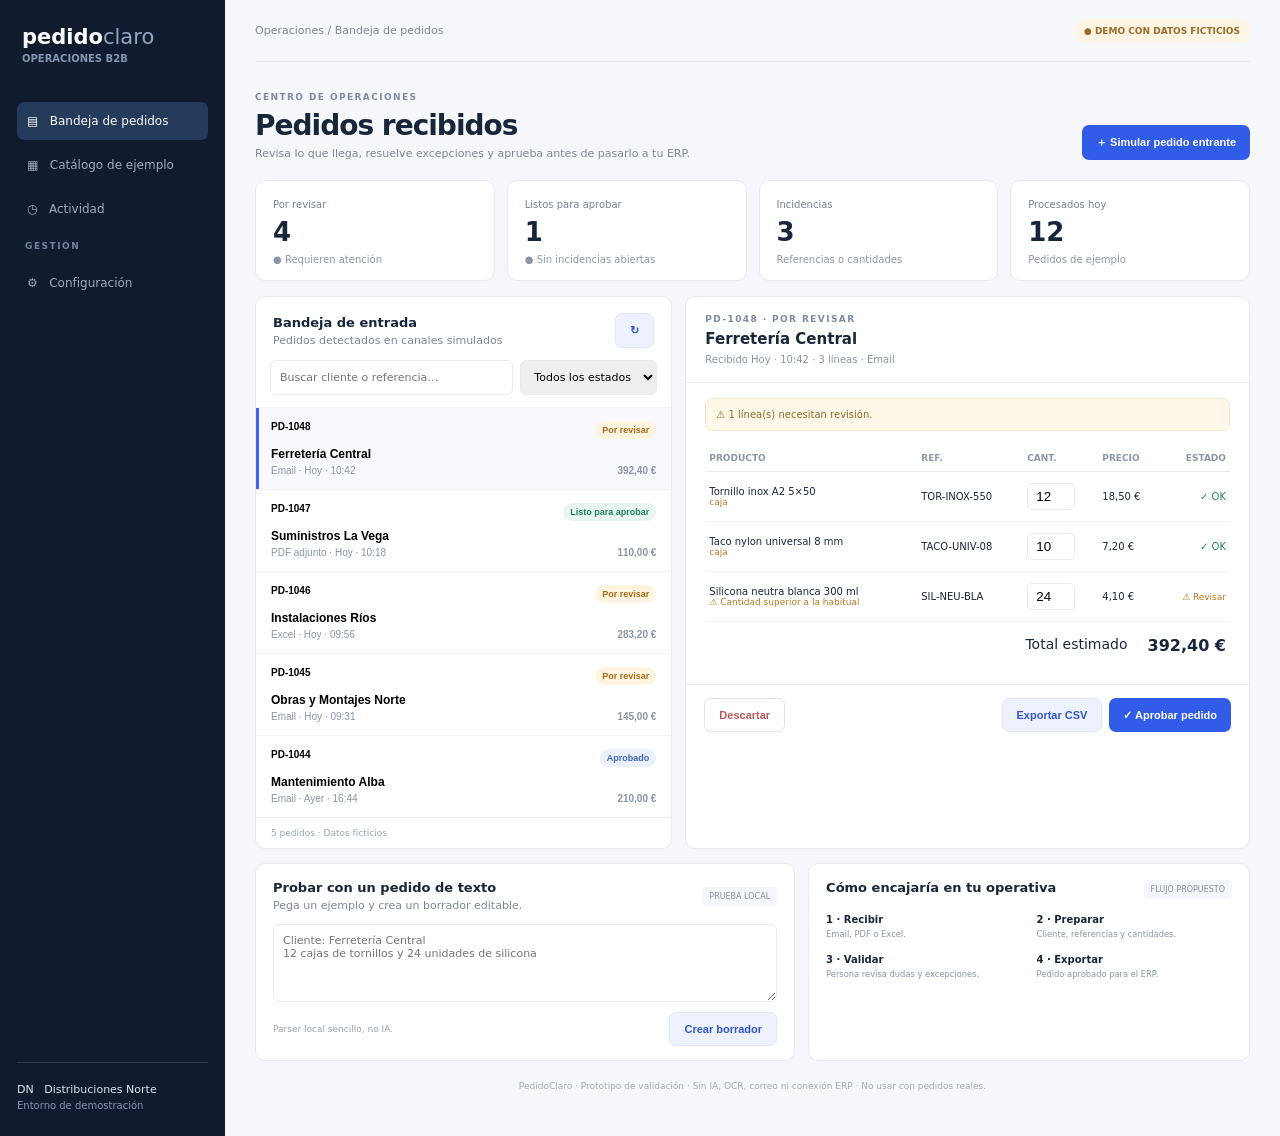
==== pedidoclaro/index.html @ 387ff23d "Launch PedidoClaro B2B order intake prototype" ====
<!doctype html><html lang="es"><head><meta charset="utf-8"><meta name="viewport" content="width=device-width,initial-scale=1"><meta name="theme-color" content="#101b2d"><meta name="description" content="Bandeja de revisión de pedidos para distribuidores B2B."><title>PedidoClaro — Operaciones B2B</title><style>
:root{--ink:#18263a;--muted:#7b8798;--line:#e7ebf0;--bg:#f5f7fa;--navy:#101b2d;--blue:#315ce8;--green:#19865b;--orange:#bd7620;--red:#c44c4c}*{box-sizing:border-box}body{margin:0;background:var(--bg);color:var(--ink);font:14px 'DM Sans',system-ui,sans-serif}.shell{min-height:100vh;display:flex}.side{width:225px;background:var(--navy);color:#dce5f2;padding:25px 17px;display:flex;flex-direction:column;flex-shrink:0}.brand{font-size:21px;font-weight:800;color:white;padding:0 5px 35px}.brand b{color:#8fa6c6;font-weight:500}.side small{display:block;color:#8497b2;font-size:10px;margin-top:4px}.side h5{font-size:9px;letter-spacing:1.5px;color:#71839e;margin:10px 8px}.nav{padding:12px 10px;border-radius:7px;color:#9eacc0;margin:3px 0;font-size:12px}.nav.active{background:#253b5b;color:white}.user{margin-top:auto;border-top:1px solid #2b3b52;padding-top:20px;font-size:11px}.main{max-width:1500px;min-width:0;flex:1;padding:0 30px 25px;margin:auto}.top{height:62px;border-bottom:1px solid var(--line);display:flex;align-items:center;justify-content:space-between;color:#7b8798;font-size:11px}.pill{background:#fff5e5;color:#9a6b27;padding:7px 10px;border-radius:20px;font-size:9px;font-weight:700}.head{display:flex;justify-content:space-between;align-items:end;padding:30px 0 20px}.eyebrow{font-size:9px;letter-spacing:1.4px;color:#7d8ca2;font-weight:700}.head h1{font-size:28px;margin:7px 0 5px;letter-spacing:-1px}.head p,.sub{color:var(--muted);font-size:11px;margin:0}.btn{border:0;border-radius:7px;padding:10px 14px;font-size:11px;font-weight:650;cursor:pointer}.primary{background:var(--blue);color:white}.secondary{background:#eef2ff;color:#3155c8;border:1px solid #dfe6ff}.danger{background:white;border:1px solid #f0dede;color:#b45b5b}.stats{display:grid;grid-template-columns:repeat(4,1fr);gap:12px;margin-bottom:15px}.stat,.panel{background:white;border:1px solid var(--line);border-radius:10px}.stat{padding:14px 17px}.stat span{color:#758195;font-size:10px}.stat strong{display:block;font-size:26px;margin:6px 0 3px}.stat small{color:#8b96a5;font-size:10px}.grid{display:grid;grid-template-columns:minmax(300px,.85fr) minmax(400px,1.15fr);gap:13px}.panel{overflow:hidden}.ph{padding:16px 17px 12px;display:flex;justify-content:space-between;align-items:center}.ph h2{font-size:13px;margin:0 0 4px}.filters{display:flex;gap:7px;padding:0 14px 12px}.filters input,.filters select,textarea{border:1px solid var(--line);border-radius:6px;padding:9px;font:11px system-ui;min-width:0}.filters input{flex:1}.filters select{max-width:145px}.item{display:block;width:100%;text-align:left;background:white;border:0;border-top:1px solid #f0f2f5;padding:13px 15px;cursor:pointer}.item:hover,.item.sel{background:#f7f9ff}.item.sel{box-shadow:inset 3px 0 #4265e9}.itemtop,.meta{display:flex;justify-content:space-between;gap:8px}.itemtop{font-size:10px;font-weight:700}.itemname{font-size:12px;font-weight:650;margin:8px 0 4px}.meta{font-size:10px;color:#8a95a5}.status{font-size:9px;padding:4px 7px;border-radius:20px;background:#fff4df;color:#a56b1b}.status.ready{background:#e7f6ee;color:#21815a}.status.approved{background:#eaf0ff;color:#4663bb}.status.rejected{background:#fceeee;color:#b74e4e}.foot{padding:10px 15px;border-top:1px solid var(--line);font-size:9px;color:#9aa4b1}.detailhead{padding:17px 19px;border-bottom:1px solid var(--line)}.detailhead h2{font-size:15px;margin:6px 0}.detailhead p{font-size:10px;color:#8995a5;margin:0}.content{padding:15px 19px}.notice{background:#fff8e9;border:1px solid #f3e7cc;border-radius:7px;padding:10px;color:#8e682b;font-size:10px;margin-bottom:14px}.notice.good{background:#edf8f2;border-color:#d7eee1;color:#267650}.lines{width:100%;border-collapse:collapse;font-size:10px}.lines th{text-align:left;color:#8c97a6;font-size:9px;padding:8px 4px;border-bottom:1px solid var(--line)}.lines td{padding:11px 4px;border-bottom:1px solid #f0f2f5}.lines th:last-child,.lines td:last-child{text-align:right}.qty{width:48px;border:1px solid var(--line);padding:5px;border-radius:5px;text-align:center}.warn{color:#b57924;font-size:9px}.ok{color:#26825d}.bad{color:#bf5353}.total{display:flex;justify-content:flex-end;gap:20px;padding:14px 4px}.total strong{font-size:16px}.actions{display:flex;justify-content:space-between;padding:13px 18px;border-top:1px solid var(--line)}.actions div{display:flex;gap:7px}.empty{min-height:410px;display:grid;place-content:center;text-align:center;color:#8b97a7;padding:35px}.empty b{color:var(--ink);font-size:14px}.bottom{display:grid;grid-template-columns:1.1fr .9fr;gap:13px;margin-top:14px}.bottom textarea{display:block;width:calc(100% - 34px);height:78px;margin:0 17px;resize:vertical}.bottomrow{display:flex;justify-content:space-between;align-items:center;padding:10px 17px 14px;font-size:9px;color:#98a2af}.steps{padding:3px 17px 17px;display:grid;grid-template-columns:1fr 1fr;gap:15px}.step{font-size:10px}.step b{display:block;margin-bottom:3px}.step small{color:#8995a5}.tag{font-size:8px;background:#f4f6f9;padding:5px 7px;border-radius:4px;color:#8492a5}footer{text-align:center;color:#a1aab7;font-size:9px;padding:20px}dialog{border:0;border-radius:12px;padding:22px;width:min(410px,90vw);box-shadow:0 20px 70px #0004}dialog::backdrop{background:#101b2d88}dialog label{display:block;font-size:11px;margin:12px 0}dialog input,dialog select{display:block;width:100%;padding:9px;margin-top:5px;border:1px solid var(--line);border-radius:6px}.modalactions{display:flex;justify-content:end;gap:8px;margin-top:18px}.toast{position:fixed;bottom:20px;right:20px;background:#18263a;color:white;padding:12px 16px;border-radius:8px;font-size:11px;opacity:0;transition:.2s}.toast.show{opacity:1}
@media(max-width:900px){.side{width:65px;padding:20px 9px}.brand{font-size:0}.brand:after{content:'P';font-size:22px}.side h5,.nav:not(.active),.user{display:none}.nav.active{font-size:0;text-align:center}.nav.active:after{content:'▤';font-size:18px}.main{padding:0 14px 20px}.grid{grid-template-columns:1fr}.bottom{grid-template-columns:1fr}.stats{grid-template-columns:repeat(2,1fr)}}@media(max-width:500px){.head{align-items:start;flex-direction:column;gap:12px}.head h1{font-size:24px}.filters{flex-direction:column}.filters select{max-width:none}.lines{font-size:9px}.content,.detailhead{padding-left:11px;padding-right:11px}.steps{grid-template-columns:1fr}.pill{font-size:8px}}
</style></head><body><div class="shell"><aside class="side"><div class="brand">pedido<b>claro</b><small>OPERACIONES B2B</small></div><div class="nav active">▤ &nbsp; Bandeja de pedidos</div><div class="nav">▦ &nbsp; Catálogo de ejemplo</div><div class="nav">◷ &nbsp; Actividad</div><h5>GESTIÓN</h5><div class="nav">⚙ &nbsp; Configuración</div><div class="user">DN &nbsp; Distribuciones Norte<small>Entorno de demostración</small></div></aside><main class="main"><div class="top"><span>Operaciones / Bandeja de pedidos</span><span class="pill">● DEMO CON DATOS FICTICIOS</span></div><section class="head"><div><div class="eyebrow">CENTRO DE OPERACIONES</div><h1>Pedidos recibidos</h1><p>Revisa lo que llega, resuelve excepciones y aprueba antes de pasarlo a tu ERP.</p></div><button class="btn primary" id="new">＋ Simular pedido entrante</button></section><section class="stats"><div class="stat"><span>Por revisar</span><strong id="pending">3</strong><small>● Requieren atención</small></div><div class="stat"><span>Listos para aprobar</span><strong id="ready">1</strong><small>● Sin incidencias abiertas</small></div><div class="stat"><span>Incidencias</span><strong id="issues">3</strong><small>Referencias o cantidades</small></div><div class="stat"><span>Procesados hoy</span><strong id="done">12</strong><small>Pedidos de ejemplo</small></div></section><section class="grid"><article class="panel"><div class="ph"><div><h2>Bandeja de entrada</h2><p class="sub">Pedidos detectados en canales simulados</p></div><button class="btn secondary" id="refresh">↻</button></div><div class="filters"><input id="search" placeholder="Buscar cliente o referencia…"><select id="filter"><option value="all">Todos los estados</option><option value="review">Por revisar</option><option value="ready">Listos</option><option value="approved">Aprobados</option><option value="rejected">Descartados</option></select></div><div id="list"></div><div class="foot" id="count">5 pedidos · Datos ficticios</div></article><article class="panel" id="detail"><div class="empty"><b>Selecciona un pedido</b><p>Elige un pedido para revisar líneas e incidencias.</p></div></article></section><section class="bottom"><article class="panel"><div class="ph"><div><h2>Probar con un pedido de texto</h2><p class="sub">Pega un ejemplo y crea un borrador editable.</p></div><span class="tag">PRUEBA LOCAL</span></div><textarea id="text" placeholder="Cliente: Ferretería Central&#10;12 cajas de tornillos y 24 unidades de silicona"></textarea><div class="bottomrow"><span>Parser local sencillo, no IA.</span><button class="btn secondary" id="parse">Crear borrador</button></div></article><article class="panel"><div class="ph"><h2>Cómo encajaría en tu operativa</h2><span class="tag">FLUJO PROPUESTO</span></div><div class="steps"><div class="step"><b>1 · Recibir</b><small>Email, PDF o Excel.</small></div><div class="step"><b>2 · Preparar</b><small>Cliente, referencias y cantidades.</small></div><div class="step"><b>3 · Validar</b><small>Persona revisa dudas y excepciones.</small></div><div class="step"><b>4 · Exportar</b><small>Pedido aprobado para el ERP.</small></div></div></article></section><footer>PedidoClaro · Prototipo de validación · Sin IA, OCR, correo ni conexión ERP · No usar con pedidos reales.</footer></main></div><div class="toast" id="toast"></div><dialog id="modal"><h2>Simular pedido entrante</h2><p class="sub">Se añadirá un pedido ficticio para probar la revisión.</p><label>Cliente<input id="client" value="Suministros La Estrella"></label><label>Canal<select id="channel"><option>Email</option><option>PDF adjunto</option><option>Excel</option><option>WhatsApp (simulado)</option></select></label><div class="modalactions"><button class="btn secondary" id="cancel">Cancelar</button><button class="btn primary" id="create">Crear pedido</button></div></dialog><script>
const KEY="pc-demo-v1",seed=[{id:"PD-1048",client:"Ferretería Central",date:"Hoy · 10:42",channel:"Email",status:"review",lines:[{name:"Tornillo inox A2 5×50",sku:"TOR-INOX-550",qty:12,unit:"caja",price:18.5,match:"ok"},{name:"Taco nylon universal 8 mm",sku:"TACO-UNIV-08",qty:10,unit:"caja",price:7.2,match:"ok"},{name:"Silicona neutra blanca 300 ml",sku:"SIL-NEU-BLA",qty:24,unit:"ud.",price:4.1,match:"warn",note:"Cantidad superior a la habitual"}]},{id:"PD-1047",client:"Suministros La Vega",date:"Hoy · 10:18",channel:"PDF adjunto",status:"ready",lines:[{name:"Guante nitrilo reforzado T9",sku:"GUA-NIT-T9",qty:20,unit:"par",price:3.4,match:"ok"},{name:"Disco corte inox 115 mm",sku:"DIS-INOX-115",qty:15,unit:"ud.",price:2.8,match:"ok"}]},{id:"PD-1046",client:"Instalaciones Ríos",date:"Hoy · 09:56",channel:"Excel",status:"review",lines:[{name:"Cable flexible 2,5 mm²",sku:"CAB-FLX-25",qty:6,unit:"rollo",price:34,match:"ok"},{name:"Magnetotérmico 16A curva C",sku:"MAG-16C",qty:8,unit:"ud.",price:9.9,match:"warn",note:"Confirma el formato 2P / 1P"}]},{id:"PD-1045",client:"Obras y Montajes Norte",date:"Hoy · 09:31",channel:"Email",status:"review",lines:[{name:"Tubo PVC evacuación 40 mm",sku:"TUB-PVC-40",qty:30,unit:"barra",price:3.25,match:"ok"},{name:"Codo PVC 40 mm 87°",sku:"CODO-PVC-40",qty:50,unit:"ud.",price:.95,match:"bad",note:"Referencia ambigua: dos artículos similares"}]},{id:"PD-1044",client:"Mantenimiento Alba",date:"Ayer · 16:44",channel:"Email",status:"approved",lines:[{name:"Brida nylon negra 200 mm",sku:"BRI-NYL-200",qty:100,unit:"bolsa",price:2.1,match:"ok"}]}];
let orders;try{orders=JSON.parse(localStorage.getItem(KEY))||structuredClone(seed)}catch{orders=structuredClone(seed)}let selected=orders[0]?.id,done=12;
const $=id=>document.getElementById(id),money=n=>new Intl.NumberFormat("es-ES",{style:"currency",currency:"EUR"}).format(n),sum=o=>o.lines.reduce((a,l)=>a+l.qty*l.price,0),issue=o=>o.lines.filter(l=>l.match!=="ok").length,labels={review:"Por revisar",ready:"Listo para aprobar",approved:"Aprobado",rejected:"Descartado"};
function esc(s){return String(s).replace(/[&<>"']/g,c=>({"&":"&amp;","<":"&lt;",">":"&gt;",'"':"&quot;","'":"&#39;"}[c]))}function save(){localStorage.setItem(KEY,JSON.stringify(orders))}function toast(s){$("toast").textContent=s;$("toast").classList.add("show");setTimeout(()=>$("toast").classList.remove("show"),2400)}
function render(){let pend=orders.filter(o=>["review","ready"].includes(o.status));$("pending").textContent=pend.length;$("ready").textContent=orders.filter(o=>o.status==="ready").length;$("issues").textContent=orders.reduce((n,o)=>n+issue(o),0);$("done").textContent=done;
let q=$("search").value.toLowerCase(),f=$("filter").value,arr=orders.filter(o=>(f==="all"||o.status===f)&&[o.id,o.client,...o.lines.map(l=>l.sku)].join(" ").toLowerCase().includes(q));$("count").textContent=arr.length+" pedidos · Datos ficticios";
$("list").innerHTML=arr.map(o=>'<button class="item '+(o.id===selected?"sel":"")+'" data-id="'+o.id+'"><div class="itemtop"><span>'+o.id+'</span><span class="status '+o.status+'">'+labels[o.status]+'</span></div><div class="itemname">'+esc(o.client)+'</div><div class="meta"><span>'+esc(o.channel)+' · '+o.date+'</span><b>'+money(sum(o))+'</b></div></button>').join("")||'<div class="empty">No hay pedidos con este filtro.</div>';
document.querySelectorAll(".item").forEach(b=>b.onclick=()=>{selected=b.dataset.id;render()});detail()}
function detail(){let o=orders.find(x=>x.id===selected);if(!o){$("detail").innerHTML='<div class="empty"><b>Selecciona un pedido</b><p>Elige un pedido para revisar líneas e incidencias.</p></div>';return}
let n=issue(o);$("detail").innerHTML='<div class="detailhead"><div class="eyebrow">'+o.id+' · '+labels[o.status].toUpperCase()+'</div><h2>'+esc(o.client)+'</h2><p>Recibido '+o.date+' · '+o.lines.length+' líneas · '+esc(o.channel)+'</p></div><div class="content"><div class="notice '+(n?"":"good")+'">'+(n?"⚠ "+n+" línea(s) necesitan revisión.":"✓ Sin incidencias abiertas.")+'</div><table class="lines"><thead><tr><th>PRODUCTO</th><th>REF.</th><th>CANT.</th><th>PRECIO</th><th>ESTADO</th></tr></thead><tbody>'+o.lines.map((l,i)=>'<tr><td>'+esc(l.name)+'<div class="warn">'+(l.note?"⚠ "+esc(l.note):esc(l.unit))+'</div></td><td>'+esc(l.sku)+'</td><td><input class="qty" type="number" min="1" value="'+l.qty+'" data-i="'+i+'" '+(["approved","rejected"].includes(o.status)?"disabled":"")+'></td><td>'+money(l.price)+'</td><td class="'+(l.match==="ok"?"ok":"warn")+'">'+(l.match==="ok"?"✓ OK":"⚠ Revisar")+'</td></tr>').join("")+'</tbody></table><div class="total"><span>Total estimado</span><strong>'+money(sum(o))+'</strong></div></div><div class="actions"><button class="btn danger" id="reject" '+(["approved","rejected"].includes(o.status)?"disabled":"")+'>Descartar</button><div><button class="btn secondary" id="csv">Exportar CSV</button><button class="btn primary" id="approve" '+(["approved","rejected"].includes(o.status)?"disabled":"")+'>✓ Aprobar pedido</button></div></div>';
document.querySelectorAll(".qty").forEach(inp=>inp.onchange=()=>{o.lines[+inp.dataset.i].qty=Math.max(1,Math.floor(+inp.value||1));if(o.status==="ready"&&issue(o))o.status="review";save();render()});$("approve").onclick=()=>{if(issue(o)){toast("Resuelve las incidencias antes de aprobar.");return}o.status="approved";done++;save();render();toast("Aprobado solo en la demo; no se envió al ERP.")};$("reject").onclick=()=>{o.status="rejected";save();render();toast("Pedido descartado en la demo.")};$("csv").onclick=()=>csv([o])}
function csv(rows){let data=[["pedido","cliente","estado","referencia","producto","cantidad","unidad","precio","importe"],...rows.flatMap(o=>o.lines.map(l=>[o.id,o.client,labels[o.status],l.sku,l.name,l.qty,l.unit,l.price,(l.qty*l.price).toFixed(2)]))];let blob=new Blob(["\ufeff"+data.map(r=>r.map(v=>'"'+String(v).replace(/"/g,'""')+'"').join(";")).join("\r\n")],{type:"text/csv;charset=utf-8"}),a=document.createElement("a"),u=URL.createObjectURL(blob);a.href=u;a.download="pedidos-pedidoclaro.csv";a.click();URL.revokeObjectURL(u);toast("CSV generado.")}
function add(client,channel,lines){let id="PD-"+(Math.max(1048,...orders.map(o=>+o.id.slice(3)||0))+1);orders.unshift({id,client,date:"Ahora",channel,status:lines.some(l=>l.match!=="ok")?"review":"ready",lines});selected=id;save();render();toast("Pedido de ejemplo añadido.")}
$("search").oninput=render;$("filter").onchange=render;$("refresh").onclick=()=>{render();toast("Bandeja actualizada.")};$("new").onclick=()=>$("modal").showModal();$("cancel").onclick=()=>$("modal").close();$("create").onclick=()=>{$("modal").close();add($("client").value.trim()||"Cliente de ejemplo",$("channel").value,[{name:"Material eléctrico surtido",sku:"MAT-SURT-01",qty:5,unit:"caja",price:22.5,match:"ok"},{name:"Accesorios instalación",sku:"ACC-INST-02",qty:3,unit:"lote",price:14,match:"warn",note:"Confirma el contenido del lote"}])};
$("parse").onclick=()=>{let t=$("text").value.trim();if(!t){toast("Pega un pedido primero.");return}let client=(t.match(/cliente\s*:\s*([^\n]+)/i)||[])[1]||"Pedido de texto",lines=[];[{re:/(\d+)\s*(?:cajas?\s+de\s+)?tornillos?/i,name:"Tornillo inox A2 5×50",sku:"TOR-INOX-550",unit:"caja",price:18.5},{re:/(\d+)\s*(?:unidades?|uds?\.?|ud\.?)\s+de\s+silicona/i,name:"Silicona neutra blanca 300 ml",sku:"SIL-NEU-BLA",unit:"ud.",price:4.1},{re:/(\d+)\s*(?:cajas?\s+de\s+)?tacos?/i,name:"Taco nylon universal 8 mm",sku:"TACO-UNIV-08",unit:"caja",price:7.2}].forEach(p=>{let m=t.match(p.re);if(m)lines.push({name:p.name,sku:p.sku,qty:+m[1],unit:p.unit,price:p.price,match:"ok"})});if(!lines.length){toast("No reconozco productos. Prueba con tornillos, tacos o silicona.");return}add(client,"Texto pegado",lines);$("text").value=""};
render();
</script></body></html>
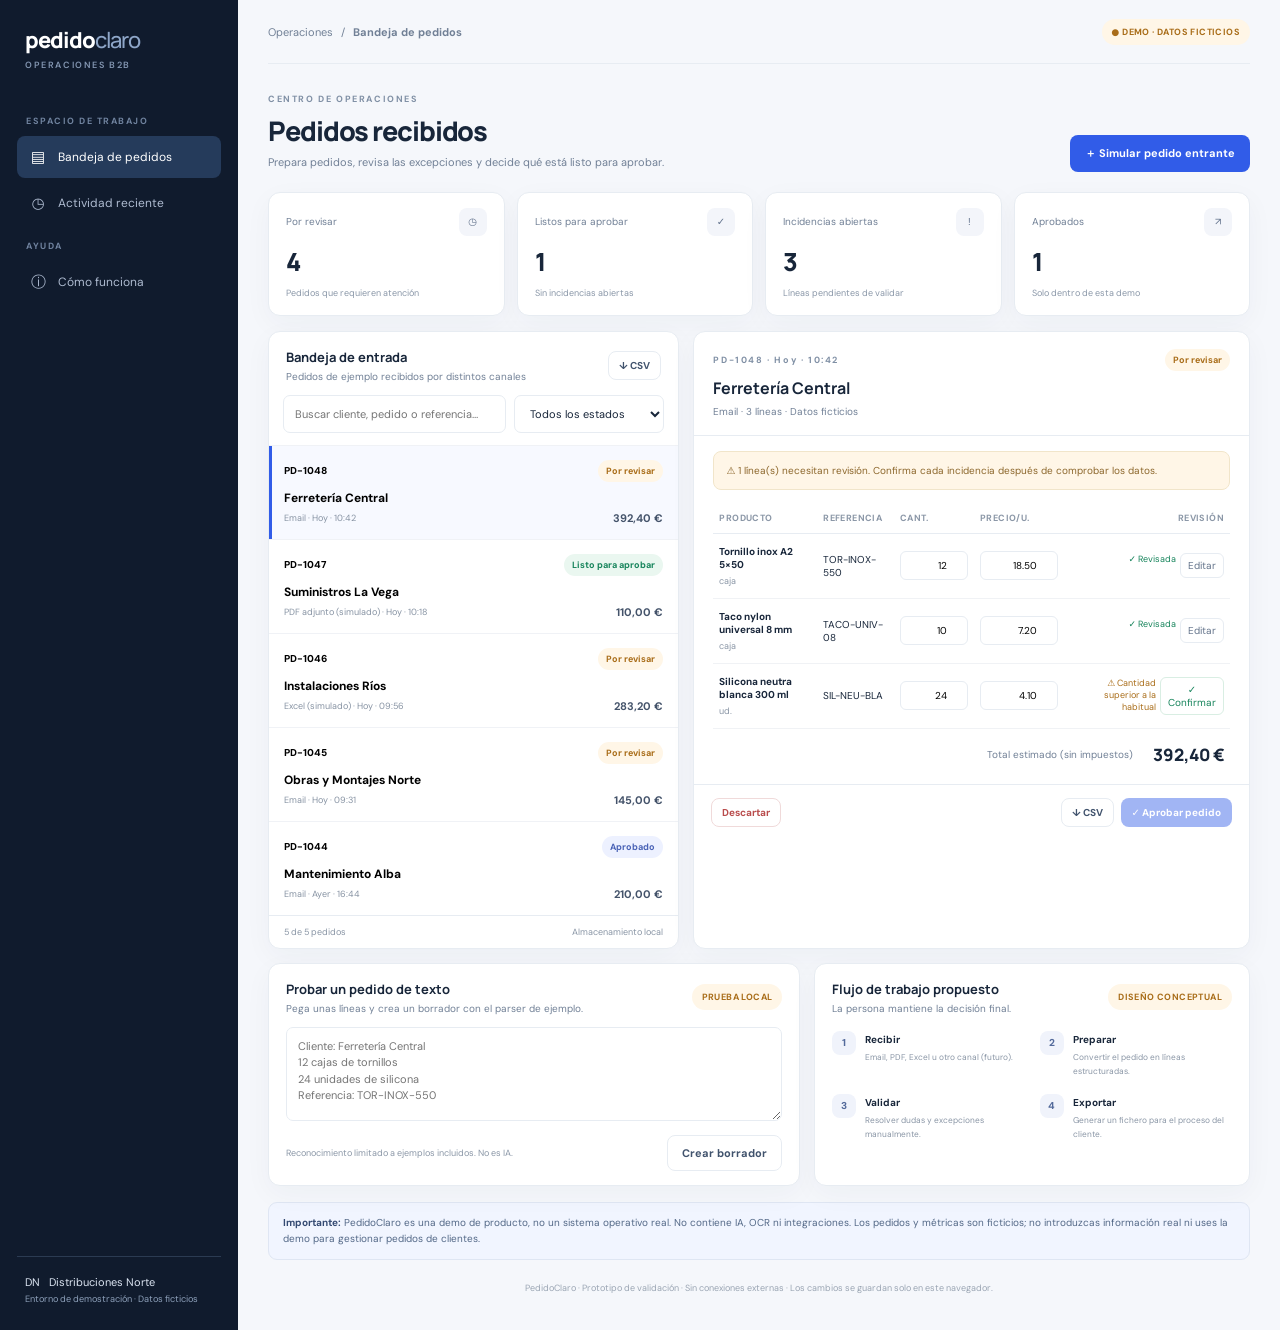
==== commit b3f0422e: "Redirect old prototype URL to upgraded PedidoClaro app" ====
--- a/pedidoclaro/index.html
+++ b/pedidoclaro/index.html
@@ -1,21 +1 @@
-<!doctype html><html lang="es"><head><meta charset="utf-8"><meta name="viewport" content="width=device-width,initial-scale=1"><meta name="theme-color" content="#101b2d"><meta name="description" content="Bandeja de revisión de pedidos para distribuidores B2B."><title>PedidoClaro — Operaciones B2B</title><style>
-:root{--ink:#18263a;--muted:#7b8798;--line:#e7ebf0;--bg:#f5f7fa;--navy:#101b2d;--blue:#315ce8;--green:#19865b;--orange:#bd7620;--red:#c44c4c}*{box-sizing:border-box}body{margin:0;background:var(--bg);color:var(--ink);font:14px 'DM Sans',system-ui,sans-serif}.shell{min-height:100vh;display:flex}.side{width:225px;background:var(--navy);color:#dce5f2;padding:25px 17px;display:flex;flex-direction:column;flex-shrink:0}.brand{font-size:21px;font-weight:800;color:white;padding:0 5px 35px}.brand b{color:#8fa6c6;font-weight:500}.side small{display:block;color:#8497b2;font-size:10px;margin-top:4px}.side h5{font-size:9px;letter-spacing:1.5px;color:#71839e;margin:10px 8px}.nav{padding:12px 10px;border-radius:7px;color:#9eacc0;margin:3px 0;font-size:12px}.nav.active{background:#253b5b;color:white}.user{margin-top:auto;border-top:1px solid #2b3b52;padding-top:20px;font-size:11px}.main{max-width:1500px;min-width:0;flex:1;padding:0 30px 25px;margin:auto}.top{height:62px;border-bottom:1px solid var(--line);display:flex;align-items:center;justify-content:space-between;color:#7b8798;font-size:11px}.pill{background:#fff5e5;color:#9a6b27;padding:7px 10px;border-radius:20px;font-size:9px;font-weight:700}.head{display:flex;justify-content:space-between;align-items:end;padding:30px 0 20px}.eyebrow{font-size:9px;letter-spacing:1.4px;color:#7d8ca2;font-weight:700}.head h1{font-size:28px;margin:7px 0 5px;letter-spacing:-1px}.head p,.sub{color:var(--muted);font-size:11px;margin:0}.btn{border:0;border-radius:7px;padding:10px 14px;font-size:11px;font-weight:650;cursor:pointer}.primary{background:var(--blue);color:white}.secondary{background:#eef2ff;color:#3155c8;border:1px solid #dfe6ff}.danger{background:white;border:1px solid #f0dede;color:#b45b5b}.stats{display:grid;grid-template-columns:repeat(4,1fr);gap:12px;margin-bottom:15px}.stat,.panel{background:white;border:1px solid var(--line);border-radius:10px}.stat{padding:14px 17px}.stat span{color:#758195;font-size:10px}.stat strong{display:block;font-size:26px;margin:6px 0 3px}.stat small{color:#8b96a5;font-size:10px}.grid{display:grid;grid-template-columns:minmax(300px,.85fr) minmax(400px,1.15fr);gap:13px}.panel{overflow:hidden}.ph{padding:16px 17px 12px;display:flex;justify-content:space-between;align-items:center}.ph h2{font-size:13px;margin:0 0 4px}.filters{display:flex;gap:7px;padding:0 14px 12px}.filters input,.filters select,textarea{border:1px solid var(--line);border-radius:6px;padding:9px;font:11px system-ui;min-width:0}.filters input{flex:1}.filters select{max-width:145px}.item{display:block;width:100%;text-align:left;background:white;border:0;border-top:1px solid #f0f2f5;padding:13px 15px;cursor:pointer}.item:hover,.item.sel{background:#f7f9ff}.item.sel{box-shadow:inset 3px 0 #4265e9}.itemtop,.meta{display:flex;justify-content:space-between;gap:8px}.itemtop{font-size:10px;font-weight:700}.itemname{font-size:12px;font-weight:650;margin:8px 0 4px}.meta{font-size:10px;color:#8a95a5}.status{font-size:9px;padding:4px 7px;border-radius:20px;background:#fff4df;color:#a56b1b}.status.ready{background:#e7f6ee;color:#21815a}.status.approved{background:#eaf0ff;color:#4663bb}.status.rejected{background:#fceeee;color:#b74e4e}.foot{padding:10px 15px;border-top:1px solid var(--line);font-size:9px;color:#9aa4b1}.detailhead{padding:17px 19px;border-bottom:1px solid var(--line)}.detailhead h2{font-size:15px;margin:6px 0}.detailhead p{font-size:10px;color:#8995a5;margin:0}.content{padding:15px 19px}.notice{background:#fff8e9;border:1px solid #f3e7cc;border-radius:7px;padding:10px;color:#8e682b;font-size:10px;margin-bottom:14px}.notice.good{background:#edf8f2;border-color:#d7eee1;color:#267650}.lines{width:100%;border-collapse:collapse;font-size:10px}.lines th{text-align:left;color:#8c97a6;font-size:9px;padding:8px 4px;border-bottom:1px solid var(--line)}.lines td{padding:11px 4px;border-bottom:1px solid #f0f2f5}.lines th:last-child,.lines td:last-child{text-align:right}.qty{width:48px;border:1px solid var(--line);padding:5px;border-radius:5px;text-align:center}.warn{color:#b57924;font-size:9px}.ok{color:#26825d}.bad{color:#bf5353}.total{display:flex;justify-content:flex-end;gap:20px;padding:14px 4px}.total strong{font-size:16px}.actions{display:flex;justify-content:space-between;padding:13px 18px;border-top:1px solid var(--line)}.actions div{display:flex;gap:7px}.empty{min-height:410px;display:grid;place-content:center;text-align:center;color:#8b97a7;padding:35px}.empty b{color:var(--ink);font-size:14px}.bottom{display:grid;grid-template-columns:1.1fr .9fr;gap:13px;margin-top:14px}.bottom textarea{display:block;width:calc(100% - 34px);height:78px;margin:0 17px;resize:vertical}.bottomrow{display:flex;justify-content:space-between;align-items:center;padding:10px 17px 14px;font-size:9px;color:#98a2af}.steps{padding:3px 17px 17px;display:grid;grid-template-columns:1fr 1fr;gap:15px}.step{font-size:10px}.step b{display:block;margin-bottom:3px}.step small{color:#8995a5}.tag{font-size:8px;background:#f4f6f9;padding:5px 7px;border-radius:4px;color:#8492a5}footer{text-align:center;color:#a1aab7;font-size:9px;padding:20px}dialog{border:0;border-radius:12px;padding:22px;width:min(410px,90vw);box-shadow:0 20px 70px #0004}dialog::backdrop{background:#101b2d88}dialog label{display:block;font-size:11px;margin:12px 0}dialog input,dialog select{display:block;width:100%;padding:9px;margin-top:5px;border:1px solid var(--line);border-radius:6px}.modalactions{display:flex;justify-content:end;gap:8px;margin-top:18px}.toast{position:fixed;bottom:20px;right:20px;background:#18263a;color:white;padding:12px 16px;border-radius:8px;font-size:11px;opacity:0;transition:.2s}.toast.show{opacity:1}
-@media(max-width:900px){.side{width:65px;padding:20px 9px}.brand{font-size:0}.brand:after{content:'P';font-size:22px}.side h5,.nav:not(.active),.user{display:none}.nav.active{font-size:0;text-align:center}.nav.active:after{content:'▤';font-size:18px}.main{padding:0 14px 20px}.grid{grid-template-columns:1fr}.bottom{grid-template-columns:1fr}.stats{grid-template-columns:repeat(2,1fr)}}@media(max-width:500px){.head{align-items:start;flex-direction:column;gap:12px}.head h1{font-size:24px}.filters{flex-direction:column}.filters select{max-width:none}.lines{font-size:9px}.content,.detailhead{padding-left:11px;padding-right:11px}.steps{grid-template-columns:1fr}.pill{font-size:8px}}
-</style></head><body><div class="shell"><aside class="side"><div class="brand">pedido<b>claro</b><small>OPERACIONES B2B</small></div><div class="nav active">▤ &nbsp; Bandeja de pedidos</div><div class="nav">▦ &nbsp; Catálogo de ejemplo</div><div class="nav">◷ &nbsp; Actividad</div><h5>GESTIÓN</h5><div class="nav">⚙ &nbsp; Configuración</div><div class="user">DN &nbsp; Distribuciones Norte<small>Entorno de demostración</small></div></aside><main class="main"><div class="top"><span>Operaciones / Bandeja de pedidos</span><span class="pill">● DEMO CON DATOS FICTICIOS</span></div><section class="head"><div><div class="eyebrow">CENTRO DE OPERACIONES</div><h1>Pedidos recibidos</h1><p>Revisa lo que llega, resuelve excepciones y aprueba antes de pasarlo a tu ERP.</p></div><button class="btn primary" id="new">＋ Simular pedido entrante</button></section><section class="stats"><div class="stat"><span>Por revisar</span><strong id="pending">3</strong><small>● Requieren atención</small></div><div class="stat"><span>Listos para aprobar</span><strong id="ready">1</strong><small>● Sin incidencias abiertas</small></div><div class="stat"><span>Incidencias</span><strong id="issues">3</strong><small>Referencias o cantidades</small></div><div class="stat"><span>Procesados hoy</span><strong id="done">12</strong><small>Pedidos de ejemplo</small></div></section><section class="grid"><article class="panel"><div class="ph"><div><h2>Bandeja de entrada</h2><p class="sub">Pedidos detectados en canales simulados</p></div><button class="btn secondary" id="refresh">↻</button></div><div class="filters"><input id="search" placeholder="Buscar cliente o referencia…"><select id="filter"><option value="all">Todos los estados</option><option value="review">Por revisar</option><option value="ready">Listos</option><option value="approved">Aprobados</option><option value="rejected">Descartados</option></select></div><div id="list"></div><div class="foot" id="count">5 pedidos · Datos ficticios</div></article><article class="panel" id="detail"><div class="empty"><b>Selecciona un pedido</b><p>Elige un pedido para revisar líneas e incidencias.</p></div></article></section><section class="bottom"><article class="panel"><div class="ph"><div><h2>Probar con un pedido de texto</h2><p class="sub">Pega un ejemplo y crea un borrador editable.</p></div><span class="tag">PRUEBA LOCAL</span></div><textarea id="text" placeholder="Cliente: Ferretería Central&#10;12 cajas de tornillos y 24 unidades de silicona"></textarea><div class="bottomrow"><span>Parser local sencillo, no IA.</span><button class="btn secondary" id="parse">Crear borrador</button></div></article><article class="panel"><div class="ph"><h2>Cómo encajaría en tu operativa</h2><span class="tag">FLUJO PROPUESTO</span></div><div class="steps"><div class="step"><b>1 · Recibir</b><small>Email, PDF o Excel.</small></div><div class="step"><b>2 · Preparar</b><small>Cliente, referencias y cantidades.</small></div><div class="step"><b>3 · Validar</b><small>Persona revisa dudas y excepciones.</small></div><div class="step"><b>4 · Exportar</b><small>Pedido aprobado para el ERP.</small></div></div></article></section><footer>PedidoClaro · Prototipo de validación · Sin IA, OCR, correo ni conexión ERP · No usar con pedidos reales.</footer></main></div><div class="toast" id="toast"></div><dialog id="modal"><h2>Simular pedido entrante</h2><p class="sub">Se añadirá un pedido ficticio para probar la revisión.</p><label>Cliente<input id="client" value="Suministros La Estrella"></label><label>Canal<select id="channel"><option>Email</option><option>PDF adjunto</option><option>Excel</option><option>WhatsApp (simulado)</option></select></label><div class="modalactions"><button class="btn secondary" id="cancel">Cancelar</button><button class="btn primary" id="create">Crear pedido</button></div></dialog><script>
-const KEY="pc-demo-v1",seed=[{id:"PD-1048",client:"Ferretería Central",date:"Hoy · 10:42",channel:"Email",status:"review",lines:[{name:"Tornillo inox A2 5×50",sku:"TOR-INOX-550",qty:12,unit:"caja",price:18.5,match:"ok"},{name:"Taco nylon universal 8 mm",sku:"TACO-UNIV-08",qty:10,unit:"caja",price:7.2,match:"ok"},{name:"Silicona neutra blanca 300 ml",sku:"SIL-NEU-BLA",qty:24,unit:"ud.",price:4.1,match:"warn",note:"Cantidad superior a la habitual"}]},{id:"PD-1047",client:"Suministros La Vega",date:"Hoy · 10:18",channel:"PDF adjunto",status:"ready",lines:[{name:"Guante nitrilo reforzado T9",sku:"GUA-NIT-T9",qty:20,unit:"par",price:3.4,match:"ok"},{name:"Disco corte inox 115 mm",sku:"DIS-INOX-115",qty:15,unit:"ud.",price:2.8,match:"ok"}]},{id:"PD-1046",client:"Instalaciones Ríos",date:"Hoy · 09:56",channel:"Excel",status:"review",lines:[{name:"Cable flexible 2,5 mm²",sku:"CAB-FLX-25",qty:6,unit:"rollo",price:34,match:"ok"},{name:"Magnetotérmico 16A curva C",sku:"MAG-16C",qty:8,unit:"ud.",price:9.9,match:"warn",note:"Confirma el formato 2P / 1P"}]},{id:"PD-1045",client:"Obras y Montajes Norte",date:"Hoy · 09:31",channel:"Email",status:"review",lines:[{name:"Tubo PVC evacuación 40 mm",sku:"TUB-PVC-40",qty:30,unit:"barra",price:3.25,match:"ok"},{name:"Codo PVC 40 mm 87°",sku:"CODO-PVC-40",qty:50,unit:"ud.",price:.95,match:"bad",note:"Referencia ambigua: dos artículos similares"}]},{id:"PD-1044",client:"Mantenimiento Alba",date:"Ayer · 16:44",channel:"Email",status:"approved",lines:[{name:"Brida nylon negra 200 mm",sku:"BRI-NYL-200",qty:100,unit:"bolsa",price:2.1,match:"ok"}]}];
-let orders;try{orders=JSON.parse(localStorage.getItem(KEY))||structuredClone(seed)}catch{orders=structuredClone(seed)}let selected=orders[0]?.id,done=12;
-const $=id=>document.getElementById(id),money=n=>new Intl.NumberFormat("es-ES",{style:"currency",currency:"EUR"}).format(n),sum=o=>o.lines.reduce((a,l)=>a+l.qty*l.price,0),issue=o=>o.lines.filter(l=>l.match!=="ok").length,labels={review:"Por revisar",ready:"Listo para aprobar",approved:"Aprobado",rejected:"Descartado"};
-function esc(s){return String(s).replace(/[&<>"']/g,c=>({"&":"&amp;","<":"&lt;",">":"&gt;",'"':"&quot;","'":"&#39;"}[c]))}function save(){localStorage.setItem(KEY,JSON.stringify(orders))}function toast(s){$("toast").textContent=s;$("toast").classList.add("show");setTimeout(()=>$("toast").classList.remove("show"),2400)}
-function render(){let pend=orders.filter(o=>["review","ready"].includes(o.status));$("pending").textContent=pend.length;$("ready").textContent=orders.filter(o=>o.status==="ready").length;$("issues").textContent=orders.reduce((n,o)=>n+issue(o),0);$("done").textContent=done;
-let q=$("search").value.toLowerCase(),f=$("filter").value,arr=orders.filter(o=>(f==="all"||o.status===f)&&[o.id,o.client,...o.lines.map(l=>l.sku)].join(" ").toLowerCase().includes(q));$("count").textContent=arr.length+" pedidos · Datos ficticios";
-$("list").innerHTML=arr.map(o=>'<button class="item '+(o.id===selected?"sel":"")+'" data-id="'+o.id+'"><div class="itemtop"><span>'+o.id+'</span><span class="status '+o.status+'">'+labels[o.status]+'</span></div><div class="itemname">'+esc(o.client)+'</div><div class="meta"><span>'+esc(o.channel)+' · '+o.date+'</span><b>'+money(sum(o))+'</b></div></button>').join("")||'<div class="empty">No hay pedidos con este filtro.</div>';
-document.querySelectorAll(".item").forEach(b=>b.onclick=()=>{selected=b.dataset.id;render()});detail()}
-function detail(){let o=orders.find(x=>x.id===selected);if(!o){$("detail").innerHTML='<div class="empty"><b>Selecciona un pedido</b><p>Elige un pedido para revisar líneas e incidencias.</p></div>';return}
-let n=issue(o);$("detail").innerHTML='<div class="detailhead"><div class="eyebrow">'+o.id+' · '+labels[o.status].toUpperCase()+'</div><h2>'+esc(o.client)+'</h2><p>Recibido '+o.date+' · '+o.lines.length+' líneas · '+esc(o.channel)+'</p></div><div class="content"><div class="notice '+(n?"":"good")+'">'+(n?"⚠ "+n+" línea(s) necesitan revisión.":"✓ Sin incidencias abiertas.")+'</div><table class="lines"><thead><tr><th>PRODUCTO</th><th>REF.</th><th>CANT.</th><th>PRECIO</th><th>ESTADO</th></tr></thead><tbody>'+o.lines.map((l,i)=>'<tr><td>'+esc(l.name)+'<div class="warn">'+(l.note?"⚠ "+esc(l.note):esc(l.unit))+'</div></td><td>'+esc(l.sku)+'</td><td><input class="qty" type="number" min="1" value="'+l.qty+'" data-i="'+i+'" '+(["approved","rejected"].includes(o.status)?"disabled":"")+'></td><td>'+money(l.price)+'</td><td class="'+(l.match==="ok"?"ok":"warn")+'">'+(l.match==="ok"?"✓ OK":"⚠ Revisar")+'</td></tr>').join("")+'</tbody></table><div class="total"><span>Total estimado</span><strong>'+money(sum(o))+'</strong></div></div><div class="actions"><button class="btn danger" id="reject" '+(["approved","rejected"].includes(o.status)?"disabled":"")+'>Descartar</button><div><button class="btn secondary" id="csv">Exportar CSV</button><button class="btn primary" id="approve" '+(["approved","rejected"].includes(o.status)?"disabled":"")+'>✓ Aprobar pedido</button></div></div>';
-document.querySelectorAll(".qty").forEach(inp=>inp.onchange=()=>{o.lines[+inp.dataset.i].qty=Math.max(1,Math.floor(+inp.value||1));if(o.status==="ready"&&issue(o))o.status="review";save();render()});$("approve").onclick=()=>{if(issue(o)){toast("Resuelve las incidencias antes de aprobar.");return}o.status="approved";done++;save();render();toast("Aprobado solo en la demo; no se envió al ERP.")};$("reject").onclick=()=>{o.status="rejected";save();render();toast("Pedido descartado en la demo.")};$("csv").onclick=()=>csv([o])}
-function csv(rows){let data=[["pedido","cliente","estado","referencia","producto","cantidad","unidad","precio","importe"],...rows.flatMap(o=>o.lines.map(l=>[o.id,o.client,labels[o.status],l.sku,l.name,l.qty,l.unit,l.price,(l.qty*l.price).toFixed(2)]))];let blob=new Blob(["\ufeff"+data.map(r=>r.map(v=>'"'+String(v).replace(/"/g,'""')+'"').join(";")).join("\r\n")],{type:"text/csv;charset=utf-8"}),a=document.createElement("a"),u=URL.createObjectURL(blob);a.href=u;a.download="pedidos-pedidoclaro.csv";a.click();URL.revokeObjectURL(u);toast("CSV generado.")}
-function add(client,channel,lines){let id="PD-"+(Math.max(1048,...orders.map(o=>+o.id.slice(3)||0))+1);orders.unshift({id,client,date:"Ahora",channel,status:lines.some(l=>l.match!=="ok")?"review":"ready",lines});selected=id;save();render();toast("Pedido de ejemplo añadido.")}
-$("search").oninput=render;$("filter").onchange=render;$("refresh").onclick=()=>{render();toast("Bandeja actualizada.")};$("new").onclick=()=>$("modal").showModal();$("cancel").onclick=()=>$("modal").close();$("create").onclick=()=>{$("modal").close();add($("client").value.trim()||"Cliente de ejemplo",$("channel").value,[{name:"Material eléctrico surtido",sku:"MAT-SURT-01",qty:5,unit:"caja",price:22.5,match:"ok"},{name:"Accesorios instalación",sku:"ACC-INST-02",qty:3,unit:"lote",price:14,match:"warn",note:"Confirma el contenido del lote"}])};
-$("parse").onclick=()=>{let t=$("text").value.trim();if(!t){toast("Pega un pedido primero.");return}let client=(t.match(/cliente\s*:\s*([^\n]+)/i)||[])[1]||"Pedido de texto",lines=[];[{re:/(\d+)\s*(?:cajas?\s+de\s+)?tornillos?/i,name:"Tornillo inox A2 5×50",sku:"TOR-INOX-550",unit:"caja",price:18.5},{re:/(\d+)\s*(?:unidades?|uds?\.?|ud\.?)\s+de\s+silicona/i,name:"Silicona neutra blanca 300 ml",sku:"SIL-NEU-BLA",unit:"ud.",price:4.1},{re:/(\d+)\s*(?:cajas?\s+de\s+)?tacos?/i,name:"Taco nylon universal 8 mm",sku:"TACO-UNIV-08",unit:"caja",price:7.2}].forEach(p=>{let m=t.match(p.re);if(m)lines.push({name:p.name,sku:p.sku,qty:+m[1],unit:p.unit,price:p.price,match:"ok"})});if(!lines.length){toast("No reconozco productos. Prueba con tornillos, tacos o silicona.");return}add(client,"Texto pegado",lines);$("text").value=""};
-render();
-</script></body></html>+<!doctype html><html lang="es"><head><meta charset="utf-8"><meta name="viewport" content="width=device-width,initial-scale=1"><meta http-equiv="refresh" content="0;url=../"><link rel="canonical" href="https://jaimefg19034.github.io/inmolead-demo/"><title>PedidoClaro</title><script>location.replace("../");</script></head><body><p>La demo principal se ha trasladado. <a href="../">Abrir PedidoClaro</a>.</p></body></html>
